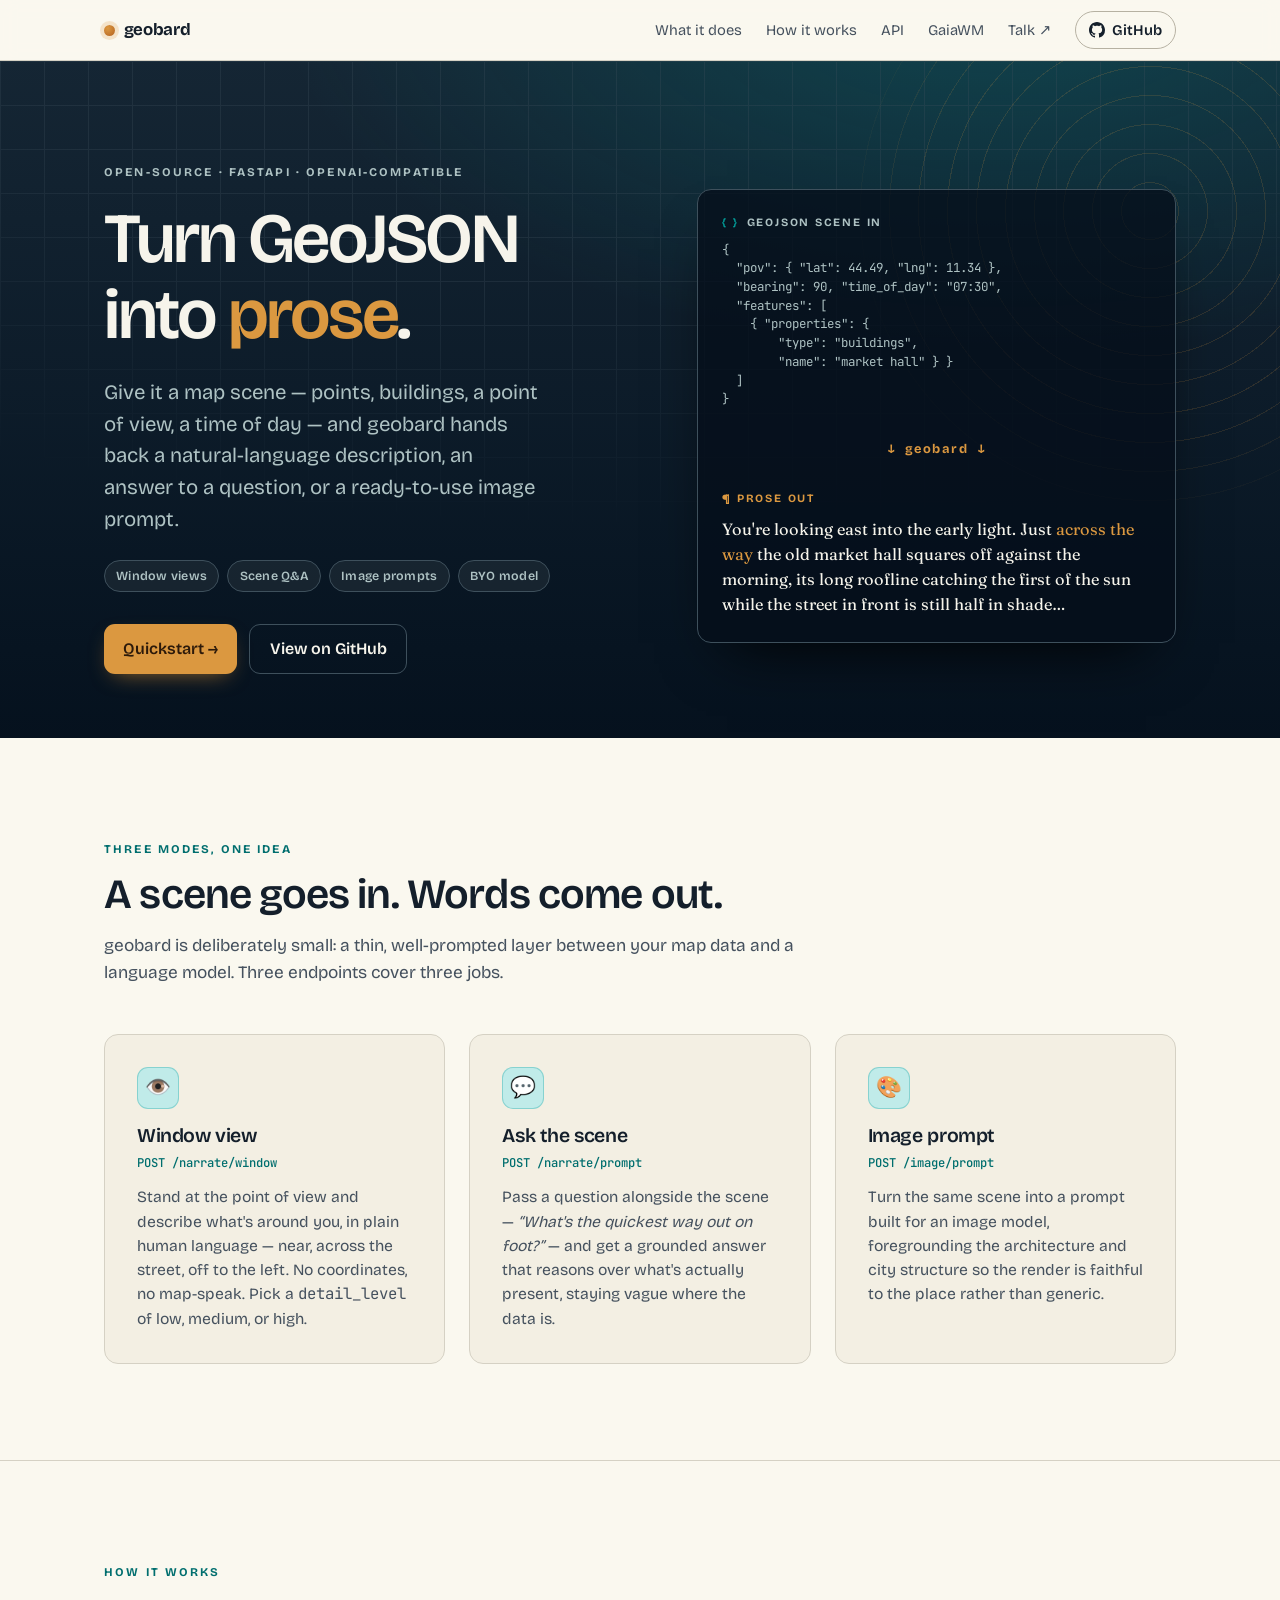
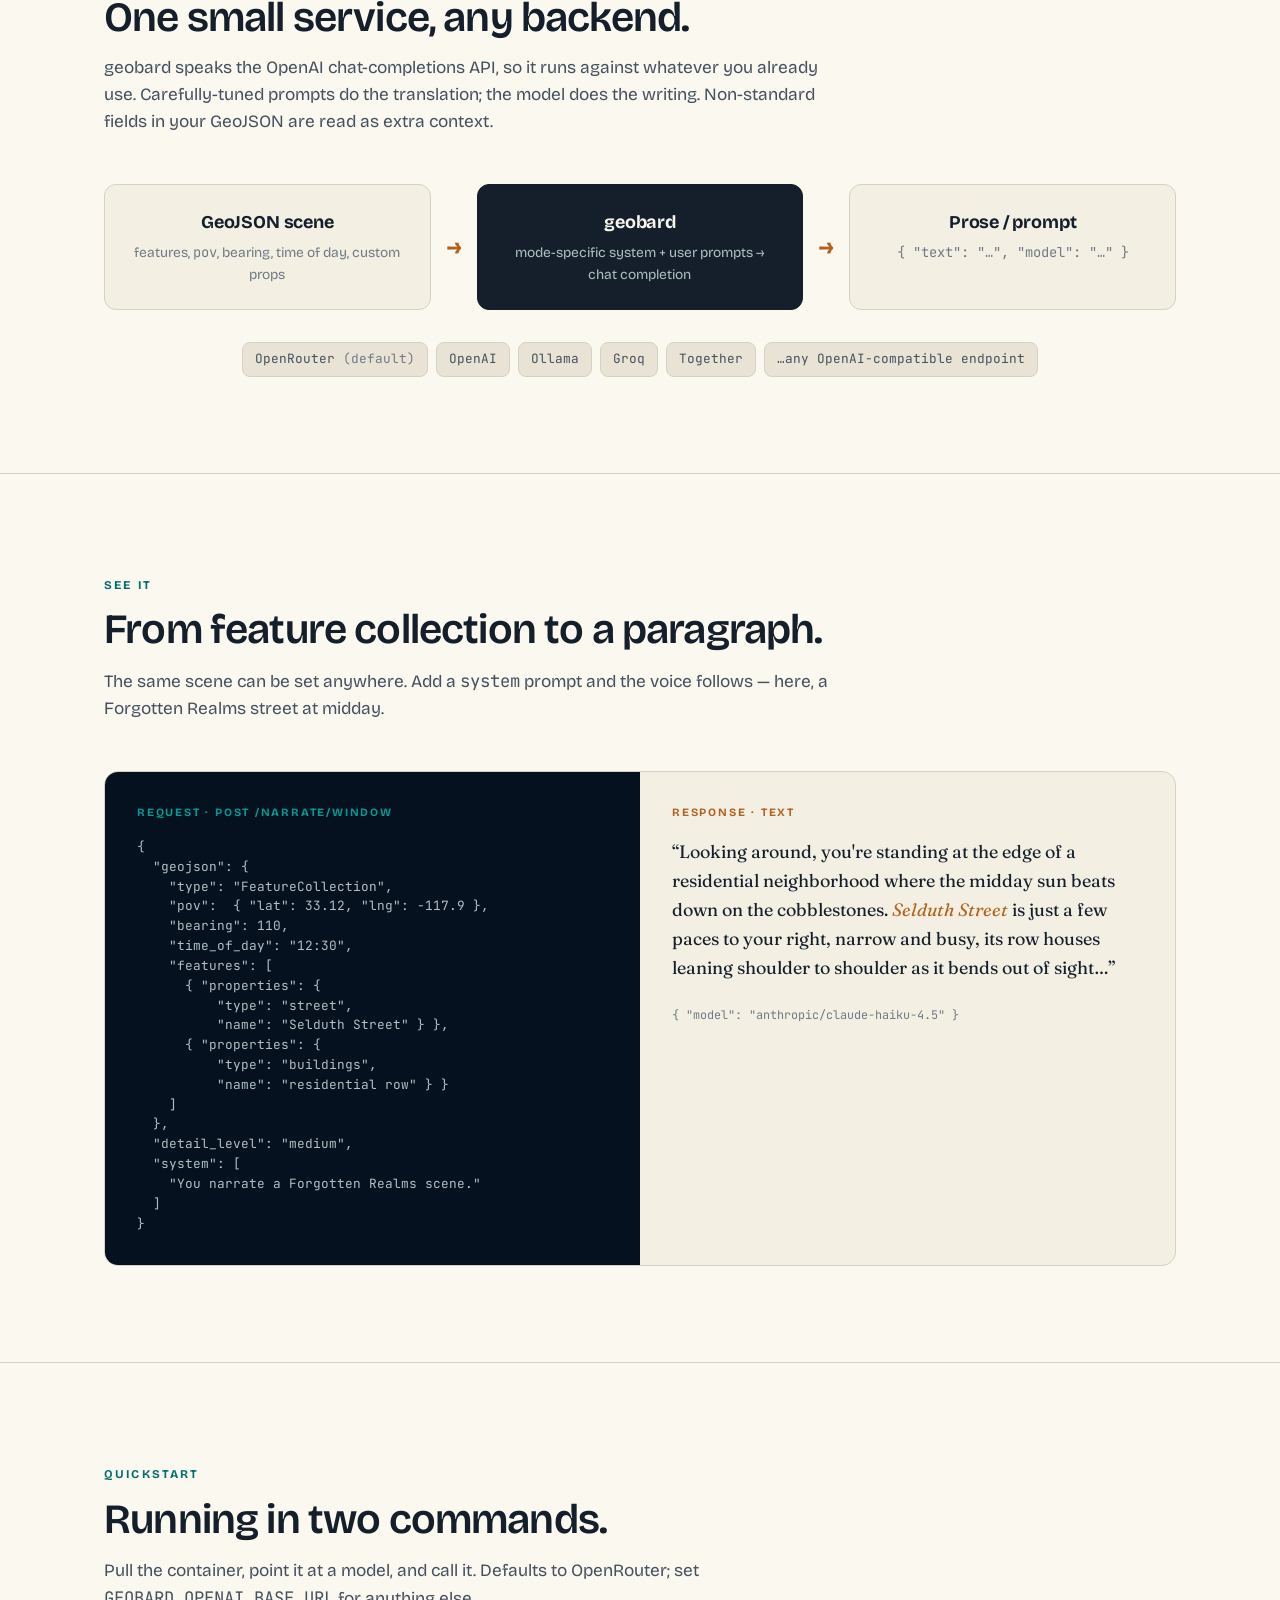
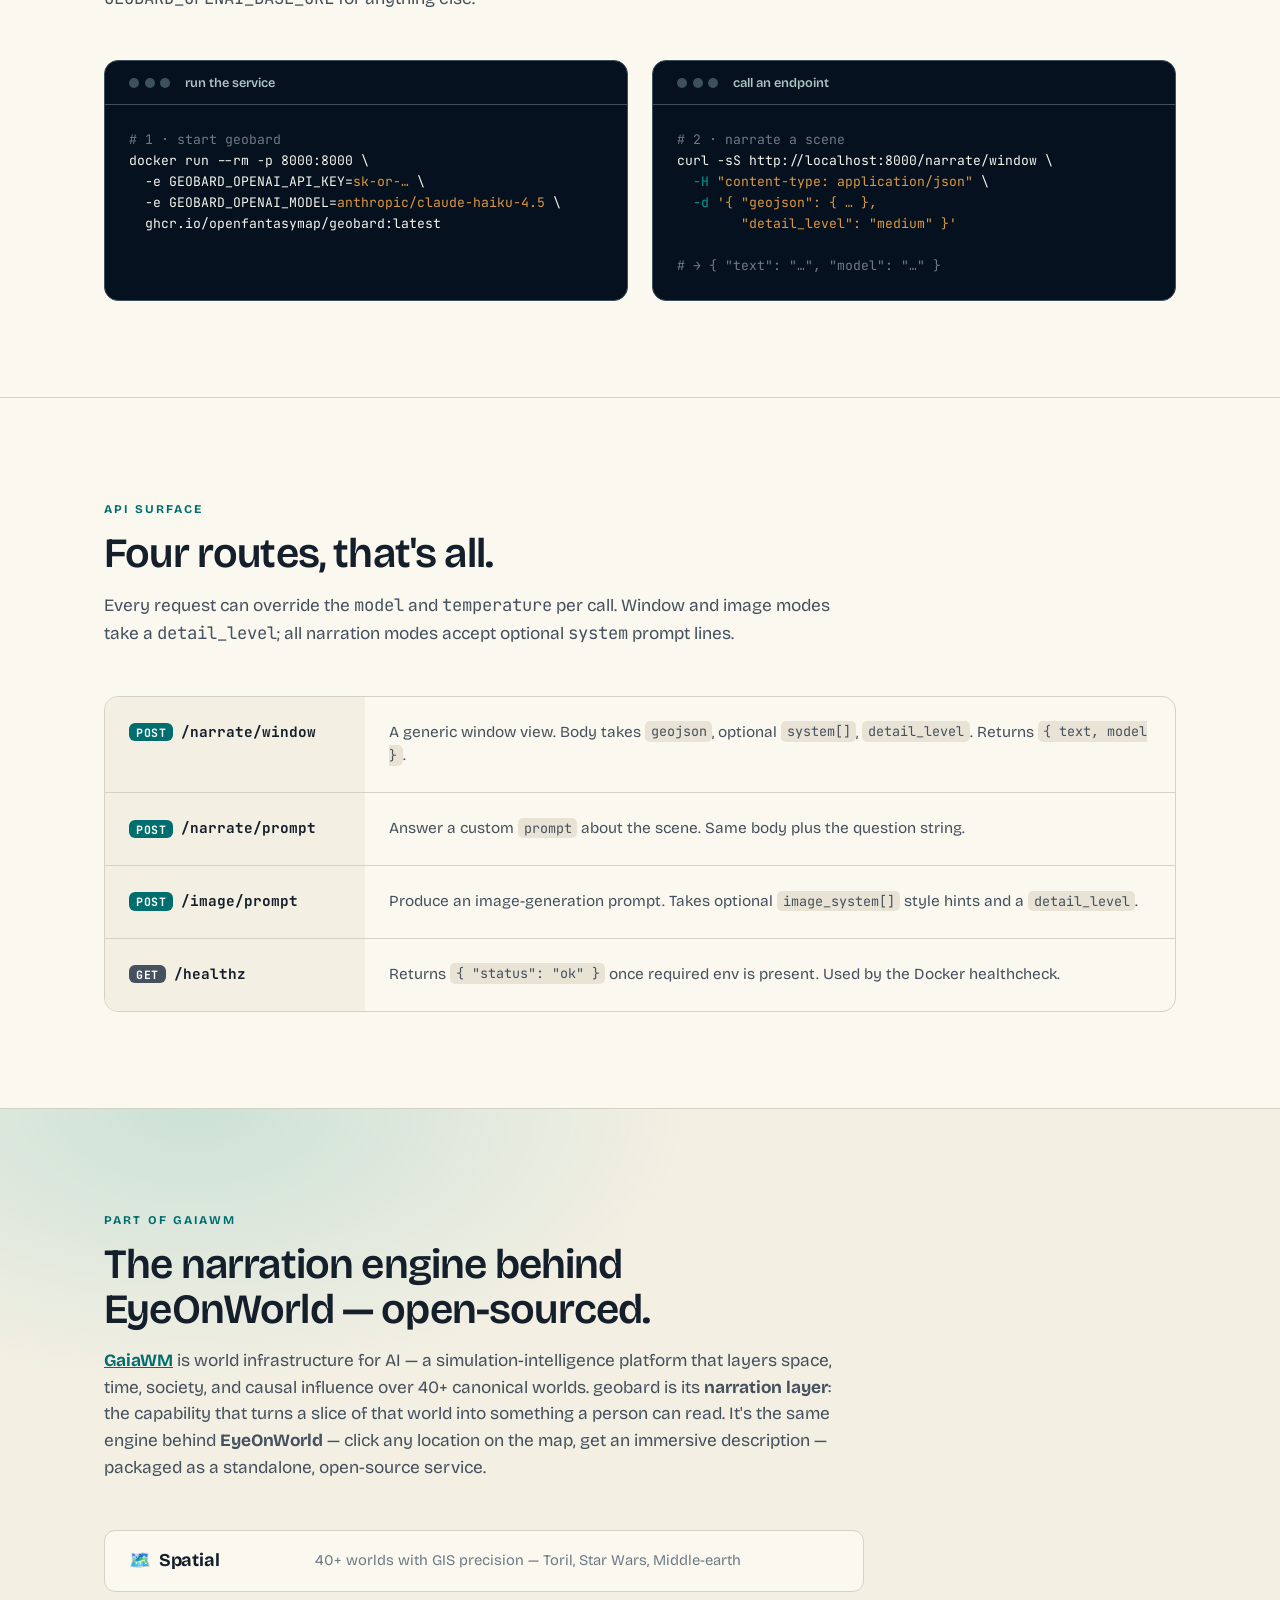
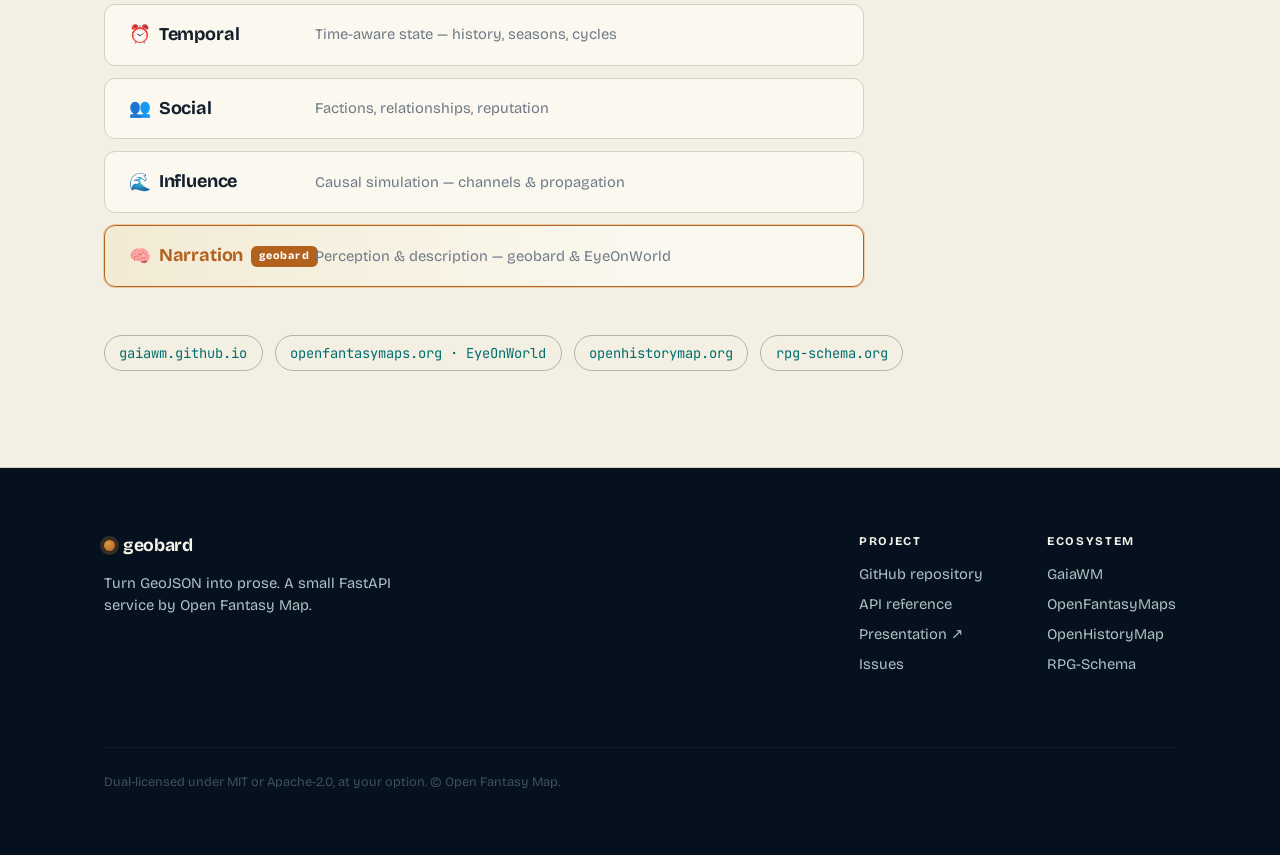
==== docs/index.html @ be0f8730 "Add landing page and talk under docs/ Self-contained GitHub Pages site for geobard:  - docs/index.ht" ====
<!doctype html>
<html lang="en">
<head>
<meta charset="utf-8">
<meta name="viewport" content="width=device-width, initial-scale=1">
<title>geobard — turn GeoJSON into prose</title>
<meta name="description" content="geobard is a small open-source FastAPI service that turns a GeoJSON scene into natural-language prose: window views, answers to questions, and image-generation prompts. It speaks the OpenAI chat-completions API. The open-source narration engine from GaiaWM — the capability behind EyeOnWorld.">
<meta property="og:title" content="geobard — turn GeoJSON into prose">
<meta property="og:description" content="A GeoJSON scene in, natural-language prose out. The open-source narration engine from GaiaWM — the capability behind EyeOnWorld.">
<meta property="og:type" content="website">
<link rel="preconnect" href="https://fonts.googleapis.com">
<link rel="preconnect" href="https://fonts.gstatic.com" crossorigin>
<link href="https://fonts.googleapis.com/css2?family=Bricolage+Grotesque:opsz,wght@12..96,300..800&family=Fraunces:ital,opsz,wght@0,9..144,400..600;1,9..144,400..500&family=JetBrains+Mono:wght@400;500;700&display=swap" rel="stylesheet">
<style>
:root{
  /* Paper & ink */
  --paper:      oklch(0.978 0.012 95);
  --paper-2:    oklch(0.952 0.016 92);
  --paper-3:    oklch(0.918 0.020 88);
  --ink:        oklch(0.235 0.028 250);
  --ink-2:      oklch(0.430 0.026 250);
  --ink-mute:   oklch(0.575 0.022 250);
  /* Night (hero) */
  --night:      oklch(0.260 0.035 245);
  --night-2:    oklch(0.215 0.034 248);
  --night-deep: oklch(0.175 0.032 250);
  --night-line: oklch(0.420 0.030 240);
  --on-night:   oklch(0.965 0.012 95);
  --on-night-2: oklch(0.800 0.022 200);
  /* Cartographer accents */
  --teal:       oklch(0.620 0.110 192);
  --teal-deep:  oklch(0.480 0.095 195);
  --teal-soft:  oklch(0.910 0.045 192);
  --amber:      oklch(0.730 0.130 70);
  --amber-deep: oklch(0.580 0.130 55);
  /* Rules */
  --rule:       oklch(0.860 0.018 90);
  --rule-firm:  oklch(0.760 0.022 90);
  /* Type */
  --ui:    "Bricolage Grotesque", system-ui, -apple-system, "Segoe UI", sans-serif;
  --prose: "Fraunces", Georgia, "Times New Roman", serif;
  --mono:  "JetBrains Mono", ui-monospace, "SF Mono", Menlo, monospace;
  /* Space (4pt) */
  --s1:.25rem; --s2:.5rem; --s3:.75rem; --s4:1rem; --s5:1.5rem;
  --s6:2rem; --s7:3rem; --s8:4rem; --s9:6rem;
  --maxw: 1120px;
  --radius: 14px;
}
*{box-sizing:border-box}
html{scroll-behavior:smooth}
body{
  margin:0; background:var(--paper); color:var(--ink);
  font-family:var(--ui); font-size:18px; line-height:1.55;
  -webkit-font-smoothing:antialiased; text-rendering:optimizeLegibility;
}
a{color:inherit}
h1,h2,h3{line-height:1.08; letter-spacing:-0.02em; font-weight:600; margin:0}
p{margin:0}
code,kbd,pre{font-family:var(--mono)}
.wrap{max-width:var(--maxw); margin-inline:auto; padding-inline:var(--s5)}
.eyebrow{
  font-size:.74rem; letter-spacing:.18em; text-transform:uppercase;
  font-weight:700; color:var(--teal-deep);
}
.muted{color:var(--ink-mute)}

/* ---------- top bar ---------- */
.bar{
  position:sticky; top:0; z-index:30;
  backdrop-filter:saturate(1.2) blur(8px);
  background:color-mix(in oklch, var(--paper) 82%, transparent);
  border-bottom:1px solid var(--rule);
}
.bar .wrap{display:flex; align-items:center; gap:var(--s5); height:60px}
.brand{display:flex; align-items:center; gap:.55rem; font-weight:700; letter-spacing:-.02em; font-size:1.05rem}
.brand .dot{width:11px; height:11px; border-radius:50%;
  background:radial-gradient(circle at 35% 30%, var(--amber), var(--amber-deep));
  box-shadow:0 0 0 4px color-mix(in oklch, var(--amber) 22%, transparent)}
.bar nav{margin-left:auto; display:flex; align-items:center; gap:var(--s5); font-size:.92rem}
.bar nav a{text-decoration:none; color:var(--ink-2); transition:color .15s}
.bar nav a:hover{color:var(--ink)}
.bar .gh{
  display:inline-flex; align-items:center; gap:.45rem; padding:.4rem .8rem;
  border:1px solid var(--rule-firm); border-radius:999px; font-weight:600; color:var(--ink);
}
.bar .gh:hover{border-color:var(--ink); background:var(--paper-2)}
@media(max-width:680px){ .bar .hideSm{display:none} }

/* ---------- hero ---------- */
.hero{
  position:relative; overflow:hidden; color:var(--on-night);
  background:
    radial-gradient(1200px 600px at 78% -10%, color-mix(in oklch, var(--teal) 26%, transparent), transparent 60%),
    linear-gradient(180deg, var(--night) 0%, var(--night-2) 55%, var(--night-deep) 100%);
}
.hero::before{ /* coordinate grid */
  content:""; position:absolute; inset:0; opacity:.30; pointer-events:none;
  background-image:
    linear-gradient(var(--night-line) 1px, transparent 1px),
    linear-gradient(90deg, var(--night-line) 1px, transparent 1px);
  background-size:44px 44px; mask:radial-gradient(120% 90% at 50% 0%, #000 38%, transparent 78%);
}
.hero::after{ /* contour rings */
  content:""; position:absolute; right:-180px; top:-160px; width:620px; height:620px;
  border-radius:50%; pointer-events:none; opacity:.22;
  background:
    repeating-radial-gradient(circle at center,
      transparent 0 28px, color-mix(in oklch, var(--amber) 70%, transparent) 28px 29px);
  mask:radial-gradient(circle at center, #000 0 50%, transparent 72%);
}
.hero .wrap{position:relative; z-index:2; padding-block:var(--s9) var(--s8)}
.hero-grid{display:grid; grid-template-columns:1.05fr .95fr; gap:var(--s8); align-items:center}
@media(max-width:900px){ .hero-grid{grid-template-columns:1fr; gap:var(--s7)} }
.hero h1{font-size:clamp(2.6rem, 6vw, 4.4rem); letter-spacing:-.035em}
.hero h1 em{font-style:normal; color:var(--amber)}
.hero .lead{margin-top:var(--s5); font-size:clamp(1.05rem,1.6vw,1.32rem); color:var(--on-night-2); max-width:34ch}
.pills{display:flex; flex-wrap:wrap; gap:.5rem; margin-top:var(--s5)}
.pill{font-size:.78rem; font-weight:600; letter-spacing:.02em; padding:.34rem .7rem; border-radius:999px;
  border:1px solid var(--night-line); color:var(--on-night-2);
  background:color-mix(in oklch, var(--on-night) 6%, transparent)}
.cta{display:flex; flex-wrap:wrap; gap:var(--s3); margin-top:var(--s6)}
.btn{display:inline-flex; align-items:center; gap:.5rem; font-weight:600; font-size:1rem;
  padding:.74rem 1.2rem; border-radius:11px; text-decoration:none; transition:transform .12s, box-shadow .12s, background .15s}
.btn:hover{transform:translateY(-1px)}
.btn-primary{background:var(--amber); color:oklch(0.24 0.04 60); box-shadow:0 8px 22px -10px color-mix(in oklch,var(--amber) 80%,#000)}
.btn-primary:hover{background:color-mix(in oklch,var(--amber) 92%,#fff)}
.btn-ghost{color:var(--on-night); border:1px solid var(--night-line)}
.btn-ghost:hover{background:color-mix(in oklch,var(--on-night) 8%,transparent); border-color:var(--on-night-2)}

/* transformation card in hero */
.transform{
  background:color-mix(in oklch, var(--night-deep) 70%, #000 6%);
  border:1px solid var(--night-line); border-radius:var(--radius);
  box-shadow:0 30px 60px -30px #000; overflow:hidden;
}
.transform .row{display:grid; grid-template-columns:1fr; }
.transform .seg{padding:var(--s5)}
.transform .seg + .seg{border-top:1px dashed var(--night-line)}
.transform .tag{font-size:.7rem; letter-spacing:.16em; text-transform:uppercase; font-weight:700; color:var(--on-night-2); margin-bottom:.6rem; display:flex; align-items:center; gap:.5rem}
.transform .tag .k{color:var(--teal)}
.transform pre{margin:0; font-size:.78rem; line-height:1.5; color:var(--on-night-2); white-space:pre-wrap; word-break:break-word}
.transform .arrow{display:flex; justify-content:center; align-items:center; gap:.6rem; padding:.4rem 0;
  color:var(--amber); font-weight:700; font-size:.8rem; letter-spacing:.12em}
.transform .out{font-family:var(--prose); font-size:1.02rem; line-height:1.55; color:var(--on-night)}
.transform .out .loc{color:var(--amber)}

/* ---------- section scaffolding ---------- */
section{padding-block:var(--s9)}
.sec-head{max-width:62ch}
.sec-head h2{font-size:clamp(1.8rem,3.3vw,2.6rem); margin-top:.6rem}
.sec-head p{margin-top:var(--s4); color:var(--ink-2); font-size:1.08rem}
.divider{border:none; border-top:1px solid var(--rule); margin:0}

/* feature cards */
.cards{display:grid; grid-template-columns:repeat(3,1fr); gap:var(--s5); margin-top:var(--s7)}
@media(max-width:860px){ .cards{grid-template-columns:1fr} }
.card{background:var(--paper-2); border:1px solid var(--rule); border-radius:var(--radius); padding:var(--s6);
  transition:border-color .15s, transform .15s, box-shadow .15s}
.card:hover{border-color:var(--rule-firm); transform:translateY(-2px); box-shadow:0 18px 40px -28px var(--ink)}
.card .ic{width:42px; height:42px; border-radius:11px; display:grid; place-items:center; font-size:1.3rem;
  background:var(--teal-soft); color:var(--teal-deep); border:1px solid color-mix(in oklch,var(--teal) 30%, transparent)}
.card h3{font-size:1.22rem; margin-top:var(--s4)}
.card .ep{font-family:var(--mono); font-size:.76rem; color:var(--teal-deep); margin-top:.5rem; font-weight:500}
.card p{margin-top:var(--s3); color:var(--ink-2); font-size:.98rem}

/* pipeline */
.pipe{display:grid; grid-template-columns:1fr auto 1fr auto 1fr; align-items:stretch; gap:var(--s4); margin-top:var(--s7)}
@media(max-width:860px){ .pipe{grid-template-columns:1fr; } .pipe .step-arrow{transform:rotate(90deg); justify-self:center} }
.pstep{background:var(--paper-2); border:1px solid var(--rule); border-radius:12px; padding:var(--s5); text-align:center}
.pstep .lab{font-weight:700; letter-spacing:-.01em}
.pstep .sub{font-size:.86rem; color:var(--ink-mute); margin-top:.35rem}
.pstep.mid{background:var(--ink); color:var(--on-night); border-color:var(--ink)}
.pstep.mid .sub{color:var(--on-night-2)}
.step-arrow{display:flex; align-items:center; color:var(--amber-deep); font-weight:800; font-size:1.4rem}
.backends{display:flex; flex-wrap:wrap; gap:.5rem; margin-top:var(--s6); justify-content:center}
.backends .b{font-family:var(--mono); font-size:.8rem; padding:.4rem .75rem; border-radius:8px;
  background:var(--paper-3); border:1px solid var(--rule); color:var(--ink-2)}

/* example block */
.example{display:grid; grid-template-columns:1fr 1fr; gap:0; margin-top:var(--s7);
  border:1px solid var(--rule); border-radius:var(--radius); overflow:hidden; background:var(--paper-2)}
@media(max-width:860px){ .example{grid-template-columns:1fr} }
.example .in{background:var(--night-deep); color:var(--on-night-2); padding:var(--s6)}
.example .in .tag, .example .out .tag{font-size:.7rem; letter-spacing:.16em; text-transform:uppercase; font-weight:700; margin-bottom:var(--s4); display:block}
.example .in .tag{color:var(--teal)}
.example .in pre{margin:0; font-size:.8rem; line-height:1.55; white-space:pre-wrap; word-break:break-word}
.example .out{padding:var(--s6)}
.example .out .tag{color:var(--amber-deep)}
.example .out .prose{font-family:var(--prose); font-size:1.12rem; line-height:1.62; color:var(--ink)}
.example .out .prose .loc{color:var(--amber-deep); font-style:italic}
.example .out .meta{margin-top:var(--s5); font-family:var(--mono); font-size:.74rem; color:var(--ink-mute)}

/* quickstart */
.qs{display:grid; grid-template-columns:1fr 1fr; gap:var(--s5); margin-top:var(--s7)}
@media(max-width:860px){ .qs{grid-template-columns:1fr} }
.codecard{background:var(--night-deep); border:1px solid var(--night-line); border-radius:var(--radius); overflow:hidden}
.codecard .h{display:flex; align-items:center; gap:.5rem; padding:.7rem var(--s5); border-bottom:1px solid var(--night-line); color:var(--on-night-2); font-size:.8rem; font-weight:600}
.codecard .h .dots{display:flex; gap:.35rem; margin-right:.4rem}
.codecard .h .dots i{width:10px; height:10px; border-radius:50%; background:var(--night-line)}
.codecard pre{margin:0; padding:var(--s5); overflow:auto; color:var(--on-night); font-size:.82rem; line-height:1.6}
.codecard .c-cmt{color:var(--ink-mute)}
.codecard .c-flag{color:var(--teal)}
.codecard .c-str{color:var(--amber)}

/* api table */
.api{margin-top:var(--s7); border:1px solid var(--rule); border-radius:var(--radius); overflow:hidden}
.api .arow{display:grid; grid-template-columns:minmax(200px,260px) 1fr; gap:0; border-top:1px solid var(--rule)}
.api .arow:first-child{border-top:none}
.api .arow > div{padding:var(--s5)}
.api .arow .ep{font-family:var(--mono); font-weight:700; font-size:.9rem; background:var(--paper-2)}
.api .arow .ep .verb{color:#fff; background:var(--teal-deep); padding:.1rem .45rem; border-radius:6px; font-size:.72rem; margin-right:.5rem; letter-spacing:.04em}
.api .arow .ep .verb.get{background:var(--ink-2)}
.api .arow .desc{color:var(--ink-2); font-size:.96rem}
.api .arow .desc code{font-size:.84rem; background:var(--paper-3); padding:.08rem .35rem; border-radius:5px}

/* gaiawm ecosystem */
.gaia{background:
  radial-gradient(900px 500px at 15% 0%, color-mix(in oklch,var(--teal) 16%, transparent), transparent 55%),
  var(--paper-2);
  border-top:1px solid var(--rule); border-bottom:1px solid var(--rule)}
.stack{display:grid; gap:var(--s3); margin-top:var(--s7); max-width:760px}
.layer{display:grid; grid-template-columns:170px 1fr; align-items:center; gap:var(--s4);
  border:1px solid var(--rule); border-radius:11px; padding:var(--s4) var(--s5); background:var(--paper)}
.layer .nm{font-weight:700; letter-spacing:-.01em; display:flex; align-items:center; gap:.5rem}
.layer .nm .em{font-size:1.1rem}
.layer .ds{color:var(--ink-mute); font-size:.92rem}
.layer.hl{border-color:var(--amber-deep); background:linear-gradient(90deg, color-mix(in oklch,var(--amber) 16%, var(--paper)) , var(--paper) 70%); box-shadow:0 0 0 1px color-mix(in oklch,var(--amber) 40%, transparent)}
.layer.hl .nm{color:var(--amber-deep)}
.layer.hl .badge{margin-left:auto; font-size:.66rem; font-weight:800; letter-spacing:.1em; color:#fff; background:var(--amber-deep); padding:.15rem .5rem; border-radius:6px}
@media(max-width:620px){ .layer{grid-template-columns:1fr; gap:.3rem} }
.eco-links{display:flex; flex-wrap:wrap; gap:var(--s3); margin-top:var(--s7)}
.eco-links a{font-family:var(--mono); font-size:.86rem; text-decoration:none; color:var(--teal-deep);
  border:1px solid var(--rule-firm); border-radius:999px; padding:.4rem .9rem; transition:.15s}
.eco-links a:hover{background:var(--paper); border-color:var(--teal-deep)}

/* footer */
footer{background:var(--night-deep); color:var(--on-night-2); padding-block:var(--s8)}
footer .wrap{display:flex; flex-wrap:wrap; gap:var(--s6); justify-content:space-between; align-items:flex-start}
footer .brand{color:var(--on-night)}
footer a{color:var(--on-night-2); text-decoration:none}
footer a:hover{color:var(--on-night)}
footer .cols{display:flex; gap:var(--s8); flex-wrap:wrap}
footer .col h4{font-size:.74rem; letter-spacing:.14em; text-transform:uppercase; color:var(--on-night); margin:0 0 var(--s3)}
footer .col a{display:block; font-size:.92rem; margin-bottom:.45rem}
footer .lic{font-size:.8rem; color:var(--night-line); margin-top:var(--s6); width:100%; border-top:1px solid var(--night-2); padding-top:var(--s5)}

@media (prefers-reduced-motion: reduce){ *{scroll-behavior:auto !important; transition:none !important} .btn:hover{transform:none} .card:hover{transform:none} }
</style>
</head>
<body>

<!-- ===== top bar ===== -->
<header class="bar">
  <div class="wrap">
    <a class="brand" href="#top" style="text-decoration:none"><span class="dot"></span>geobard</a>
    <nav>
      <a href="#what" class="hideSm">What it does</a>
      <a href="#how" class="hideSm">How it works</a>
      <a href="#api" class="hideSm">API</a>
      <a href="#gaiawm">GaiaWM</a>
      <a href="talk/" >Talk&nbsp;↗</a>
      <a class="gh" href="https://github.com/openfantasymap/geobard" aria-label="geobard on GitHub">
        <svg width="16" height="16" viewBox="0 0 16 16" fill="currentColor" aria-hidden="true"><path d="M8 0C3.58 0 0 3.58 0 8c0 3.54 2.29 6.53 5.47 7.59.4.07.55-.17.55-.38 0-.19-.01-.82-.01-1.49-2.01.37-2.53-.49-2.69-.94-.09-.23-.48-.94-.82-1.13-.28-.15-.68-.52-.01-.53.63-.01 1.08.58 1.23.82.72 1.21 1.87.87 2.33.66.07-.52.28-.87.51-1.07-1.78-.2-3.64-.89-3.64-3.95 0-.87.31-1.59.82-2.15-.08-.2-.36-1.02.08-2.12 0 0 .67-.21 2.2.82.64-.18 1.32-.27 2-.27.68 0 1.36.09 2 .27 1.53-1.04 2.2-.82 2.2-.82.44 1.1.16 1.92.08 2.12.51.56.82 1.27.82 2.15 0 3.07-1.87 3.75-3.65 3.95.29.25.54.73.54 1.48 0 1.07-.01 1.93-.01 2.2 0 .21.15.46.55.38A8.01 8.01 0 0016 8c0-4.42-3.58-8-8-8z"></path></svg>
        GitHub
      </a>
    </nav>
  </div>
</header>

<!-- ===== hero ===== -->
<a id="top"></a>
<section class="hero" style="padding-block:0">
  <div class="wrap">
    <div class="hero-grid">
      <div>
        <span class="eyebrow" style="color:var(--on-night-2)">Open-source · FastAPI · OpenAI-compatible</span>
        <h1 style="margin-top:var(--s4)">Turn GeoJSON<br>into <em>prose</em>.</h1>
        <p class="lead">Give it a map scene — points, buildings, a point of view, a time of day — and geobard hands back a natural-language description, an answer to a question, or a ready-to-use image prompt.</p>
        <div class="pills">
          <span class="pill">Window views</span>
          <span class="pill">Scene Q&amp;A</span>
          <span class="pill">Image prompts</span>
          <span class="pill">BYO model</span>
        </div>
        <div class="cta">
          <a class="btn btn-primary" href="#quickstart">Quickstart →</a>
          <a class="btn btn-ghost" href="https://github.com/openfantasymap/geobard">View on GitHub</a>
        </div>
      </div>

      <!-- transformation card -->
      <div class="transform" aria-hidden="false">
        <div class="seg">
          <div class="tag"><span class="k">{ }</span> GeoJSON scene in</div>
<pre>{
  "pov": { "lat": 44.49, "lng": 11.34 },
  "bearing": 90, "time_of_day": "07:30",
  "features": [
    { "properties": {
        "type": "buildings",
        "name": "market hall" } }
  ]
}</pre>
        </div>
        <div class="arrow">↓ &nbsp;geobard&nbsp; ↓</div>
        <div class="seg">
          <div class="tag" style="color:var(--amber)">¶ Prose out</div>
          <p class="out">You're looking east into the early light. Just <span class="loc">across the way</span> the old market hall squares off against the morning, its long roofline catching the first of the sun while the street in front is still half in shade…</p>
        </div>
      </div>
    </div>
  </div>
</section>

<!-- ===== what it does ===== -->
<section id="what">
  <div class="wrap">
    <div class="sec-head">
      <span class="eyebrow">Three modes, one idea</span>
      <h2>A scene goes in. Words come out.</h2>
      <p>geobard is deliberately small: a thin, well-prompted layer between your map data and a language model. Three endpoints cover three jobs.</p>
    </div>
    <div class="cards">
      <article class="card">
        <div class="ic">👁️</div>
        <h3>Window view</h3>
        <div class="ep">POST /narrate/window</div>
        <p>Stand at the point of view and describe what's around you, in plain human language — near, across the street, off to the left. No coordinates, no map-speak. Pick a <code>detail_level</code> of low, medium, or high.</p>
      </article>
      <article class="card">
        <div class="ic">💬</div>
        <h3>Ask the scene</h3>
        <div class="ep">POST /narrate/prompt</div>
        <p>Pass a question alongside the scene — <em>“What's the quickest way out on foot?”</em> — and get a grounded answer that reasons over what's actually present, staying vague where the data is.</p>
      </article>
      <article class="card">
        <div class="ic">🎨</div>
        <h3>Image prompt</h3>
        <div class="ep">POST /image/prompt</div>
        <p>Turn the same scene into a prompt built for an image model, foregrounding the architecture and city structure so the render is faithful to the place rather than generic.</p>
      </article>
    </div>
  </div>
</section>

<hr class="divider">

<!-- ===== how it works ===== -->
<section id="how">
  <div class="wrap">
    <div class="sec-head">
      <span class="eyebrow">How it works</span>
      <h2>One small service, any backend.</h2>
      <p>geobard speaks the OpenAI chat-completions API, so it runs against whatever you already use. Carefully-tuned prompts do the translation; the model does the writing. Non-standard fields in your GeoJSON are read as extra context.</p>
    </div>
    <div class="pipe">
      <div class="pstep"><div class="lab">GeoJSON scene</div><div class="sub">features, <code>pov</code>, bearing, time of day, custom props</div></div>
      <div class="step-arrow">→</div>
      <div class="pstep mid"><div class="lab">geobard</div><div class="sub">mode-specific system + user prompts → chat completion</div></div>
      <div class="step-arrow">→</div>
      <div class="pstep"><div class="lab">Prose / prompt</div><div class="sub"><code>{ "text": "…", "model": "…" }</code></div></div>
    </div>
    <div class="backends">
      <span class="b">OpenRouter <span class="muted">(default)</span></span>
      <span class="b">OpenAI</span>
      <span class="b">Ollama</span>
      <span class="b">Groq</span>
      <span class="b">Together</span>
      <span class="b">…any OpenAI-compatible endpoint</span>
    </div>
  </div>
</section>

<hr class="divider">

<!-- ===== example ===== -->
<section id="example">
  <div class="wrap">
    <div class="sec-head">
      <span class="eyebrow">See it</span>
      <h2>From feature collection to a paragraph.</h2>
      <p>The same scene can be set anywhere. Add a <code>system</code> prompt and the voice follows — here, a Forgotten Realms street at midday.</p>
    </div>
    <div class="example">
      <div class="in">
        <span class="tag">Request · POST /narrate/window</span>
<pre>{
  "geojson": {
    "type": "FeatureCollection",
    "pov":  { "lat": 33.12, "lng": -117.9 },
    "bearing": 110,
    "time_of_day": "12:30",
    "features": [
      { "properties": {
          "type": "street",
          "name": "Selduth Street" } },
      { "properties": {
          "type": "buildings",
          "name": "residential row" } }
    ]
  },
  "detail_level": "medium",
  "system": [
    "You narrate a Forgotten Realms scene."
  ]
}</pre>
      </div>
      <div class="out">
        <span class="tag">Response · text</span>
        <p class="prose">“Looking around, you're standing at the edge of a residential neighborhood where the midday sun beats down on the cobblestones. <span class="loc">Selduth Street</span> is just a few paces to your right, narrow and busy, its row houses leaning shoulder to shoulder as it bends out of sight…”</p>
        <div class="meta">{ "model": "anthropic/claude-haiku-4.5" }</div>
      </div>
    </div>
  </div>
</section>

<hr class="divider">

<!-- ===== quickstart ===== -->
<section id="quickstart">
  <div class="wrap">
    <div class="sec-head">
      <span class="eyebrow">Quickstart</span>
      <h2>Running in two commands.</h2>
      <p>Pull the container, point it at a model, and call it. Defaults to OpenRouter; set <code>GEOBARD_OPENAI_BASE_URL</code> for anything else.</p>
    </div>
    <div class="qs">
      <div class="codecard">
        <div class="h"><span class="dots"><i></i><i></i><i></i></span> run the service</div>
<pre><span class="c-cmt"># 1 · start geobard</span>
docker run --rm -p 8000:8000 \
  -e GEOBARD_OPENAI_API_KEY=<span class="c-str">sk-or-…</span> \
  -e GEOBARD_OPENAI_MODEL=<span class="c-str">anthropic/claude-haiku-4.5</span> \
  ghcr.io/openfantasymap/geobard:latest</pre>
      </div>
      <div class="codecard">
        <div class="h"><span class="dots"><i></i><i></i><i></i></span> call an endpoint</div>
<pre><span class="c-cmt"># 2 · narrate a scene</span>
curl -sS http://localhost:8000/narrate/window \
  <span class="c-flag">-H</span> <span class="c-str">"content-type: application/json"</span> \
  <span class="c-flag">-d</span> <span class="c-str">'{ "geojson": { … },
        "detail_level": "medium" }'</span>

<span class="c-cmt"># → { "text": "…", "model": "…" }</span></pre>
      </div>
    </div>
  </div>
</section>

<hr class="divider">

<!-- ===== api ===== -->
<section id="api">
  <div class="wrap">
    <div class="sec-head">
      <span class="eyebrow">API surface</span>
      <h2>Four routes, that's all.</h2>
      <p>Every request can override the <code>model</code> and <code>temperature</code> per call. Window and image modes take a <code>detail_level</code>; all narration modes accept optional <code>system</code> prompt lines.</p>
    </div>
    <div class="api">
      <div class="arow">
        <div class="ep"><span class="verb">POST</span>/narrate/window</div>
        <div class="desc">A generic window view. Body takes <code>geojson</code>, optional <code>system[]</code>, <code>detail_level</code>. Returns <code>{ text, model }</code>.</div>
      </div>
      <div class="arow">
        <div class="ep"><span class="verb">POST</span>/narrate/prompt</div>
        <div class="desc">Answer a custom <code>prompt</code> about the scene. Same body plus the question string.</div>
      </div>
      <div class="arow">
        <div class="ep"><span class="verb">POST</span>/image/prompt</div>
        <div class="desc">Produce an image-generation prompt. Takes optional <code>image_system[]</code> style hints and a <code>detail_level</code>.</div>
      </div>
      <div class="arow">
        <div class="ep"><span class="verb get">GET</span>/healthz</div>
        <div class="desc">Returns <code>{ "status": "ok" }</code> once required env is present. Used by the Docker healthcheck.</div>
      </div>
    </div>
  </div>
</section>

<!-- ===== gaiawm ===== -->
<section id="gaiawm" class="gaia">
  <div class="wrap">
    <div class="sec-head">
      <span class="eyebrow">Part of GaiaWM</span>
      <h2>The narration engine behind EyeOnWorld — open-sourced.</h2>
      <p><a href="https://gaiawm.github.io" style="color:var(--teal-deep)"><strong>GaiaWM</strong></a> is world infrastructure for AI — a simulation-intelligence platform that layers space, time, society, and causal influence over 40+ canonical worlds. geobard is its <strong>narration layer</strong>: the capability that turns a slice of that world into something a person can read. It's the same engine behind <strong>EyeOnWorld</strong> — click any location on the map, get an immersive description — packaged as a standalone, open-source service.</p>
    </div>

    <div class="stack" role="list" aria-label="GaiaWM layer stack">
      <div class="layer" role="listitem"><div class="nm"><span class="em">🗺️</span> Spatial</div><div class="ds">40+ worlds with GIS precision — Toril, Star Wars, Middle-earth</div></div>
      <div class="layer" role="listitem"><div class="nm"><span class="em">⏰</span> Temporal</div><div class="ds">Time-aware state — history, seasons, cycles</div></div>
      <div class="layer" role="listitem"><div class="nm"><span class="em">👥</span> Social</div><div class="ds">Factions, relationships, reputation</div></div>
      <div class="layer" role="listitem"><div class="nm"><span class="em">🌊</span> Influence</div><div class="ds">Causal simulation — channels &amp; propagation</div></div>
      <div class="layer hl" role="listitem"><div class="nm"><span class="em">🧠</span> Narration <span class="badge">geobard</span></div><div class="ds">Perception &amp; description — geobard &amp; EyeOnWorld</div></div>
    </div>

    <div class="eco-links">
      <a href="https://gaiawm.github.io">gaiawm.github.io</a>
      <a href="https://openfantasymaps.org">openfantasymaps.org · EyeOnWorld</a>
      <a href="https://openhistorymap.org">openhistorymap.org</a>
      <a href="https://rpg-schema.org">rpg-schema.org</a>
    </div>
  </div>
</section>

<!-- ===== footer ===== -->
<footer>
  <div class="wrap">
    <div>
      <div class="brand" style="font-weight:700; font-size:1.1rem; display:flex; align-items:center; gap:.5rem">
        <span class="dot" style="width:11px;height:11px;border-radius:50%;background:radial-gradient(circle at 35% 30%, var(--amber), var(--amber-deep))"></span>geobard
      </div>
      <p style="margin-top:var(--s3); max-width:30ch; font-size:.92rem">Turn GeoJSON into prose. A small FastAPI service by Open Fantasy Map.</p>
    </div>
    <div class="cols">
      <div class="col">
        <h4>Project</h4>
        <a href="https://github.com/openfantasymap/geobard">GitHub repository</a>
        <a href="https://github.com/openfantasymap/geobard#api">API reference</a>
        <a href="talk/">Presentation ↗</a>
        <a href="https://github.com/openfantasymap/geobard/issues">Issues</a>
      </div>
      <div class="col">
        <h4>Ecosystem</h4>
        <a href="https://gaiawm.github.io">GaiaWM</a>
        <a href="https://openfantasymaps.org">OpenFantasyMaps</a>
        <a href="https://openhistorymap.org">OpenHistoryMap</a>
        <a href="https://rpg-schema.org">RPG-Schema</a>
      </div>
    </div>
    <div class="lic">Dual-licensed under MIT or Apache-2.0, at your option. © Open Fantasy Map.</div>
  </div>
</footer>

</body>
</html>
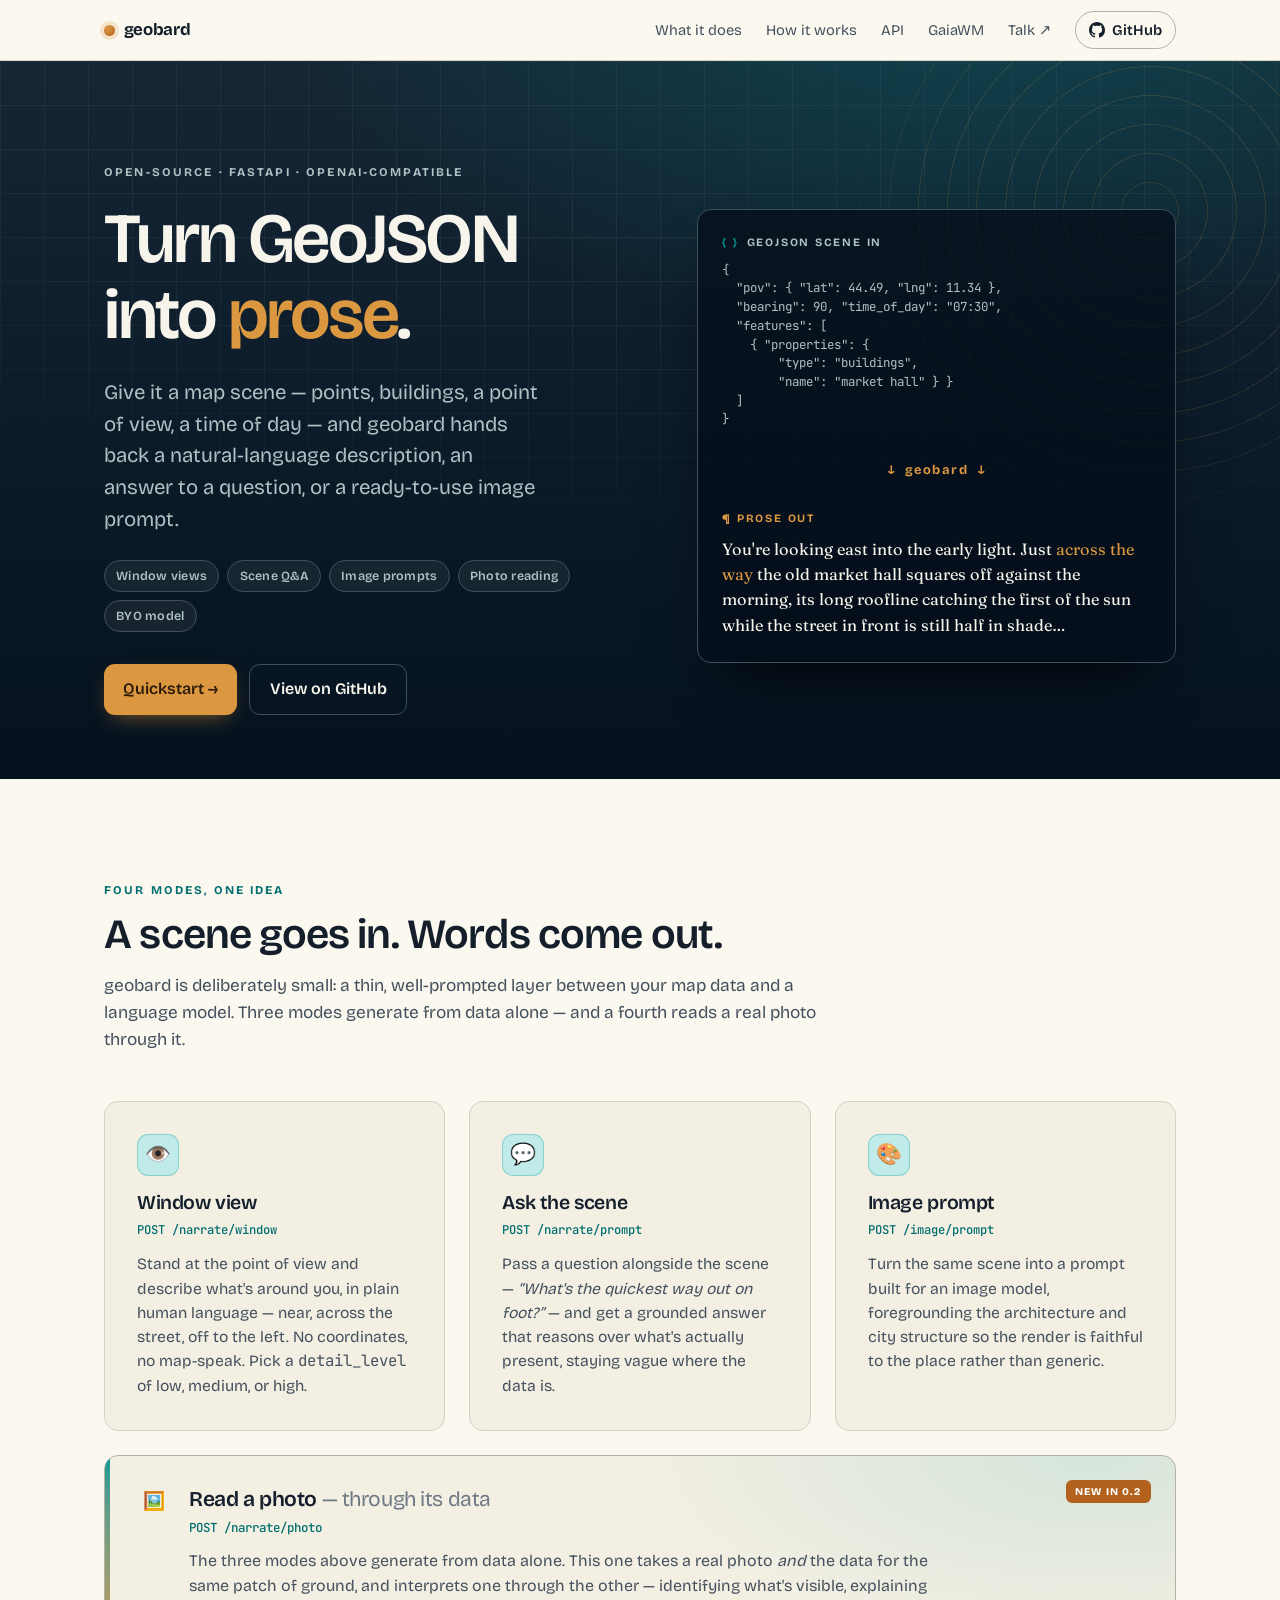
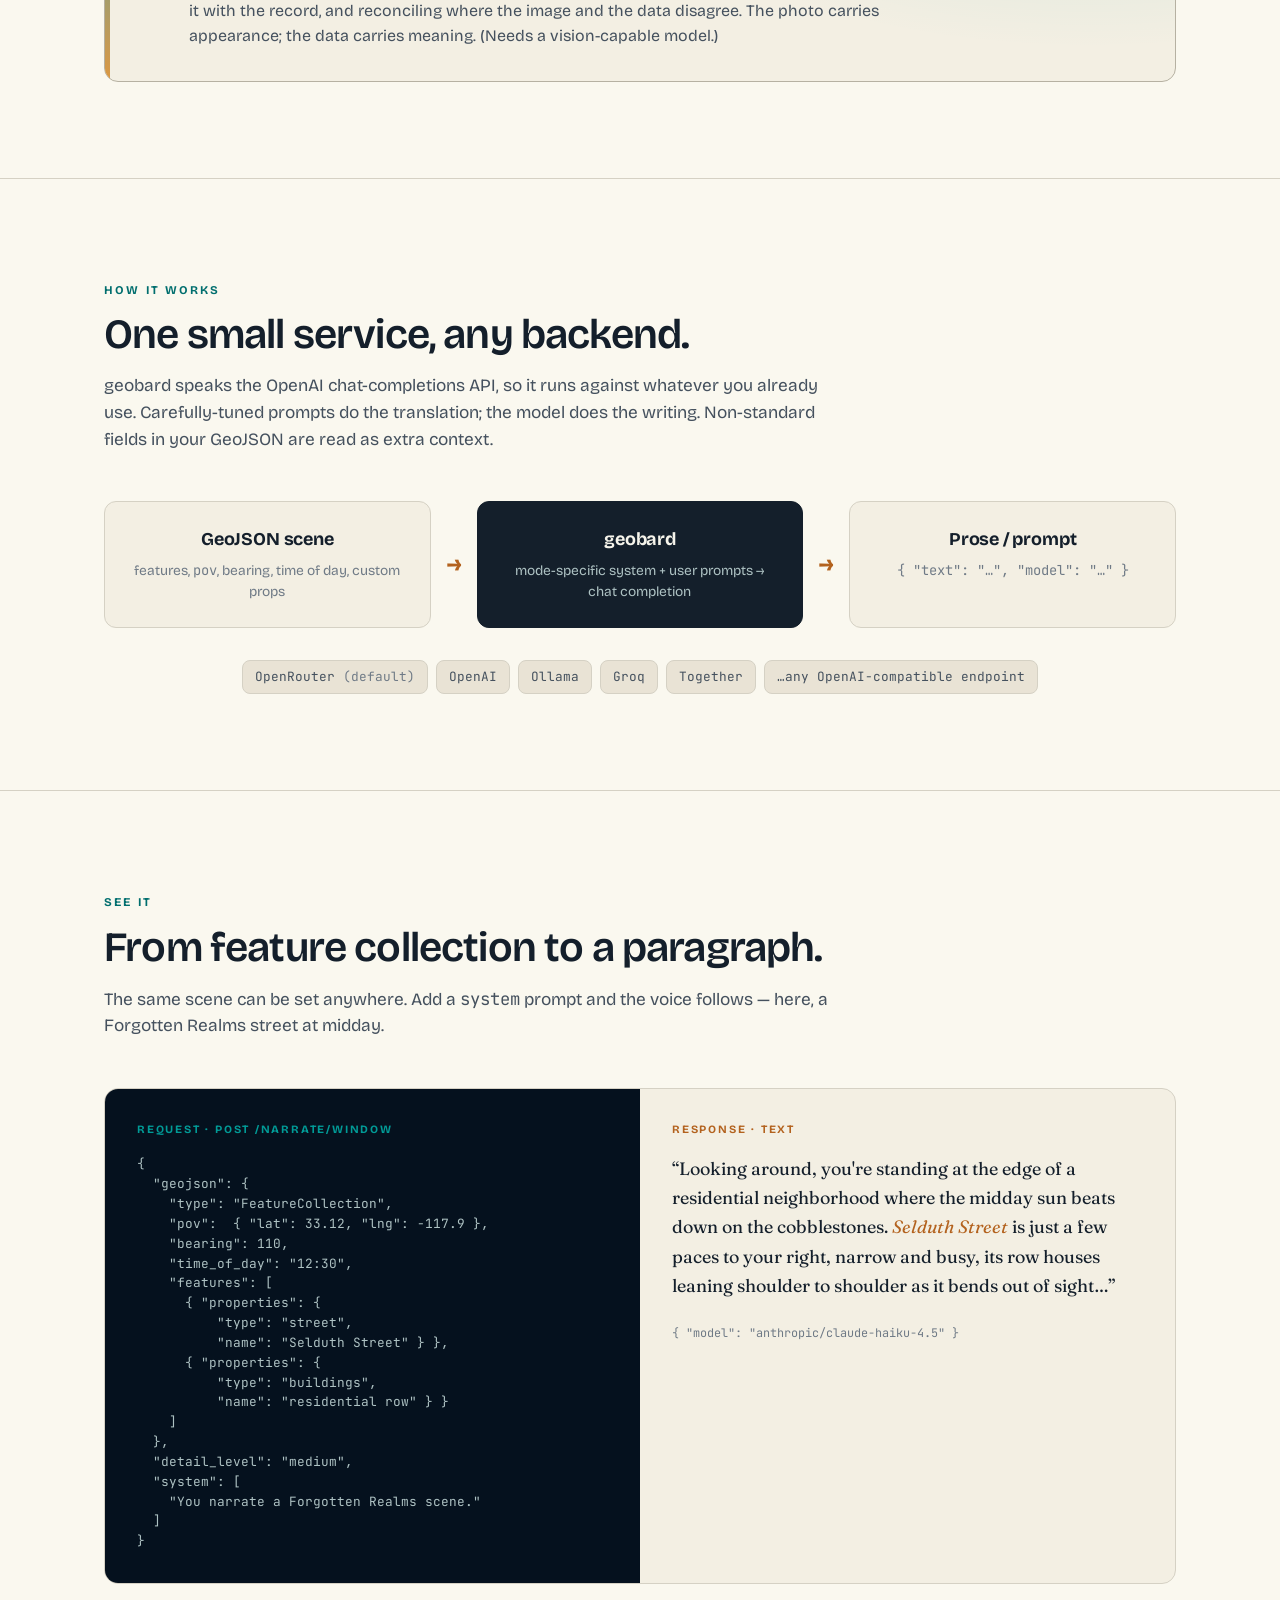
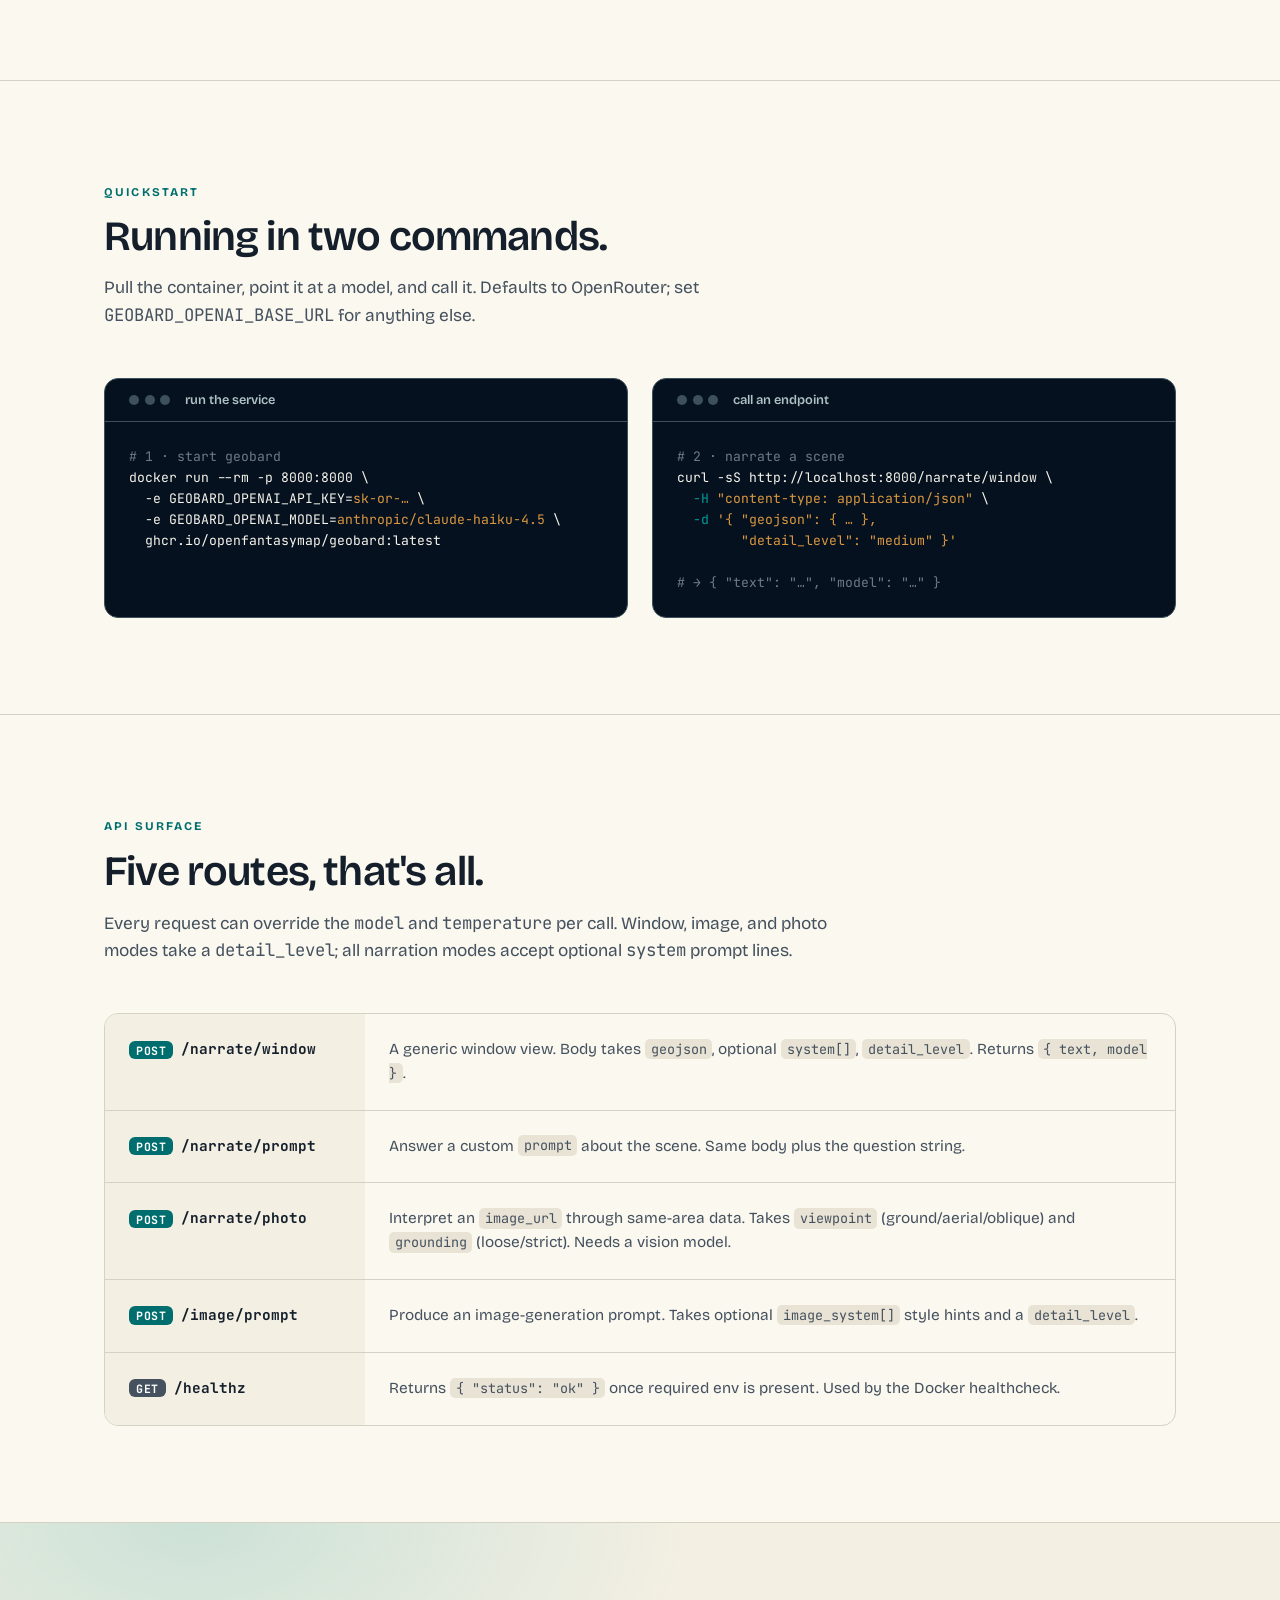
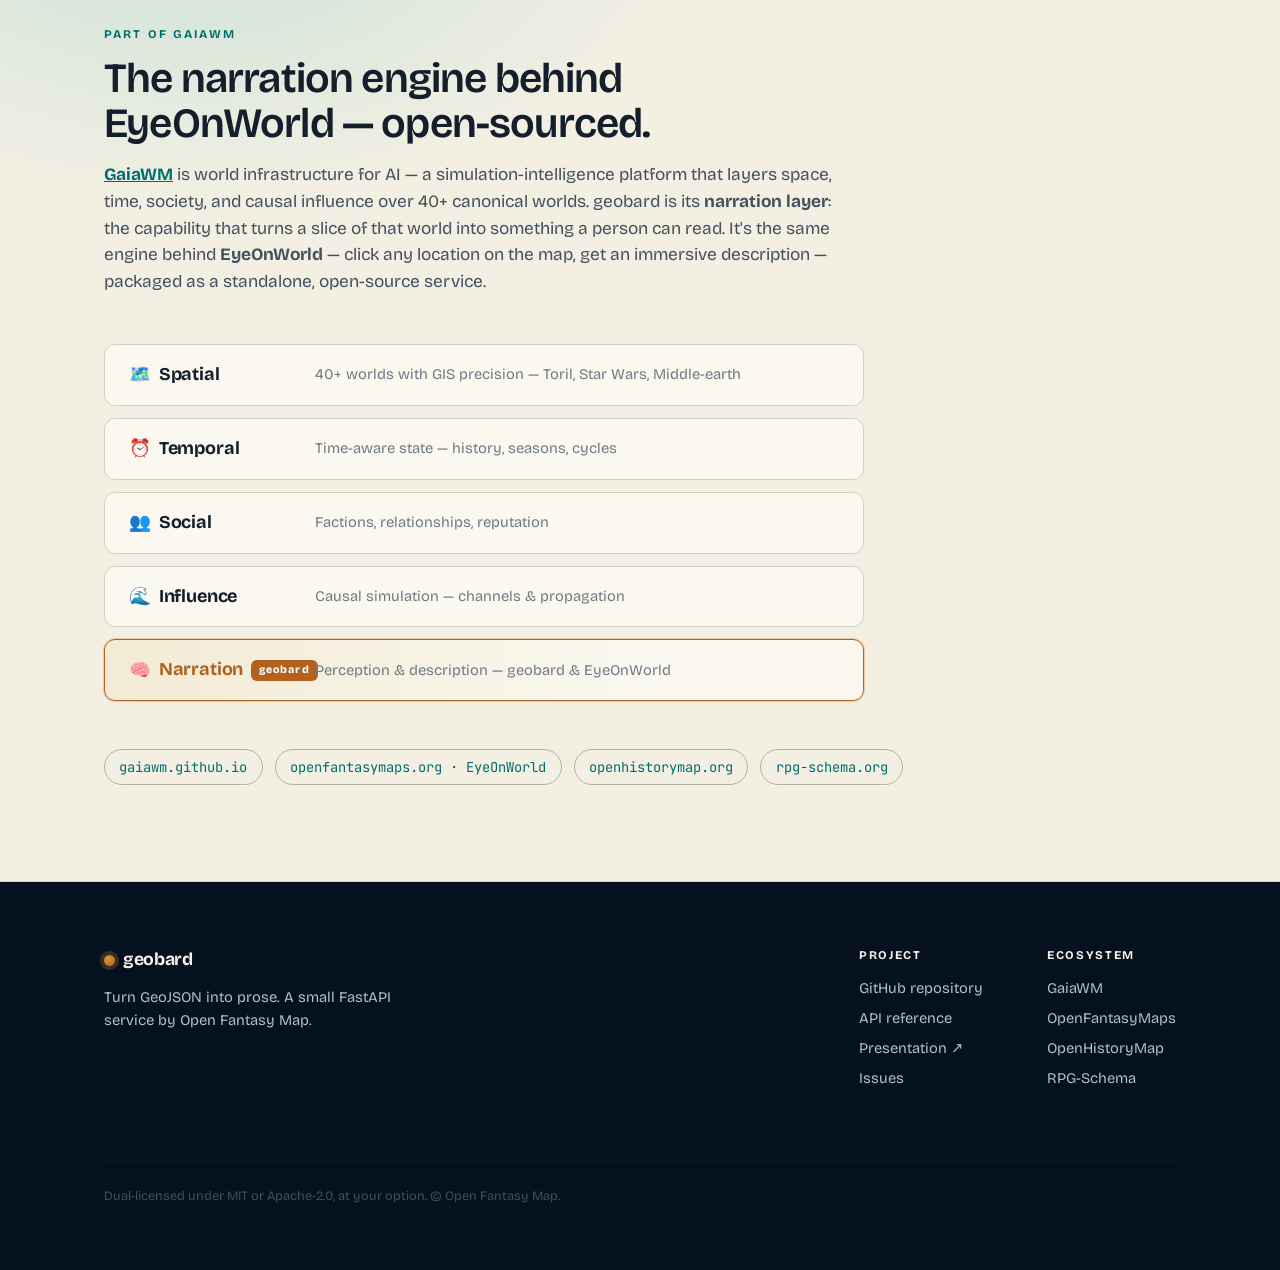
==== commit 6451107f: "feat: add /narrate/photo — data-driven photo interpretation (v0.2.0) New multimodal endpoint: interp" ====
--- a/docs/index.html
+++ b/docs/index.html
@@ -163,6 +163,19 @@
 .card .ep{font-family:var(--mono); font-size:.76rem; color:var(--teal-deep); margin-top:.5rem; font-weight:500}
 .card p{margin-top:var(--s3); color:var(--ink-2); font-size:.98rem}
 
+/* the 4th, multimodal mode — highlighted */
+.photomode{position:relative; margin-top:var(--s5); border:1px solid var(--rule-firm); border-radius:var(--radius);
+  background:radial-gradient(760px 320px at 92% 0%, color-mix(in oklch,var(--teal) 12%, transparent), transparent 60%), var(--paper-2);
+  padding:var(--s6) var(--s6) var(--s6) calc(var(--s6) + 6px); overflow:hidden}
+.photomode::before{content:""; position:absolute; left:0; top:0; bottom:0; width:5px; background:linear-gradient(var(--teal), var(--amber))}
+.photomode .pm-badge{position:absolute; top:var(--s5); right:var(--s5); font-size:.64rem; font-weight:800; letter-spacing:.11em; text-transform:uppercase; color:#fff; background:var(--amber-deep); padding:.22rem .6rem; border-radius:6px}
+.pm-body{display:flex; gap:var(--s5); align-items:flex-start}
+.photomode h3{font-size:1.32rem}
+.photomode h3 .muted{font-weight:400}
+.photomode .ep{font-family:var(--mono); font-size:.78rem; color:var(--teal-deep); margin-top:.45rem; font-weight:500}
+.photomode p{margin-top:var(--s3); color:var(--ink-2); font-size:1rem; max-width:74ch}
+@media(max-width:560px){ .pm-body{flex-direction:column; gap:var(--s4)} .photomode .pm-badge{position:static; display:inline-block; margin-bottom:var(--s3)} }
+
 /* pipeline */
 .pipe{display:grid; grid-template-columns:1fr auto 1fr auto 1fr; align-items:stretch; gap:var(--s4); margin-top:var(--s7)}
 @media(max-width:860px){ .pipe{grid-template-columns:1fr; } .pipe .step-arrow{transform:rotate(90deg); justify-self:center} }
@@ -280,6 +293,7 @@
           <span class="pill">Window views</span>
           <span class="pill">Scene Q&amp;A</span>
           <span class="pill">Image prompts</span>
+          <span class="pill">Photo reading</span>
           <span class="pill">BYO model</span>
         </div>
         <div class="cta">
@@ -316,9 +330,9 @@
 <section id="what">
   <div class="wrap">
     <div class="sec-head">
-      <span class="eyebrow">Three modes, one idea</span>
+      <span class="eyebrow">Four modes, one idea</span>
       <h2>A scene goes in. Words come out.</h2>
-      <p>geobard is deliberately small: a thin, well-prompted layer between your map data and a language model. Three endpoints cover three jobs.</p>
+      <p>geobard is deliberately small: a thin, well-prompted layer between your map data and a language model. Three modes generate from data alone — and a fourth reads a real photo through it.</p>
     </div>
     <div class="cards">
       <article class="card">
@@ -339,6 +353,18 @@
         <div class="ep">POST /image/prompt</div>
         <p>Turn the same scene into a prompt built for an image model, foregrounding the architecture and city structure so the render is faithful to the place rather than generic.</p>
       </article>
+    </div>
+
+    <div class="photomode">
+      <span class="pm-badge">New in 0.2</span>
+      <div class="pm-body">
+        <div class="ic">🖼️</div>
+        <div>
+          <h3>Read a photo <span class="muted">— through its data</span></h3>
+          <div class="ep">POST /narrate/photo</div>
+          <p>The three modes above generate from data alone. This one takes a real photo <em>and</em> the data for the same patch of ground, and interprets one through the other — identifying what's visible, explaining it with the record, and reconciling where the image and the data disagree. The photo carries appearance; the data carries meaning. (Needs a vision-capable model.)</p>
+        </div>
+      </div>
     </div>
   </div>
 </section>
@@ -454,8 +480,8 @@
   <div class="wrap">
     <div class="sec-head">
       <span class="eyebrow">API surface</span>
-      <h2>Four routes, that's all.</h2>
-      <p>Every request can override the <code>model</code> and <code>temperature</code> per call. Window and image modes take a <code>detail_level</code>; all narration modes accept optional <code>system</code> prompt lines.</p>
+      <h2>Five routes, that's all.</h2>
+      <p>Every request can override the <code>model</code> and <code>temperature</code> per call. Window, image, and photo modes take a <code>detail_level</code>; all narration modes accept optional <code>system</code> prompt lines.</p>
     </div>
     <div class="api">
       <div class="arow">
@@ -465,6 +491,10 @@
       <div class="arow">
         <div class="ep"><span class="verb">POST</span>/narrate/prompt</div>
         <div class="desc">Answer a custom <code>prompt</code> about the scene. Same body plus the question string.</div>
+      </div>
+      <div class="arow">
+        <div class="ep"><span class="verb">POST</span>/narrate/photo</div>
+        <div class="desc">Interpret an <code>image_url</code> through same-area data. Takes <code>viewpoint</code> (ground/aerial/oblique) and <code>grounding</code> (loose/strict). Needs a vision model.</div>
       </div>
       <div class="arow">
         <div class="ep"><span class="verb">POST</span>/image/prompt</div>
